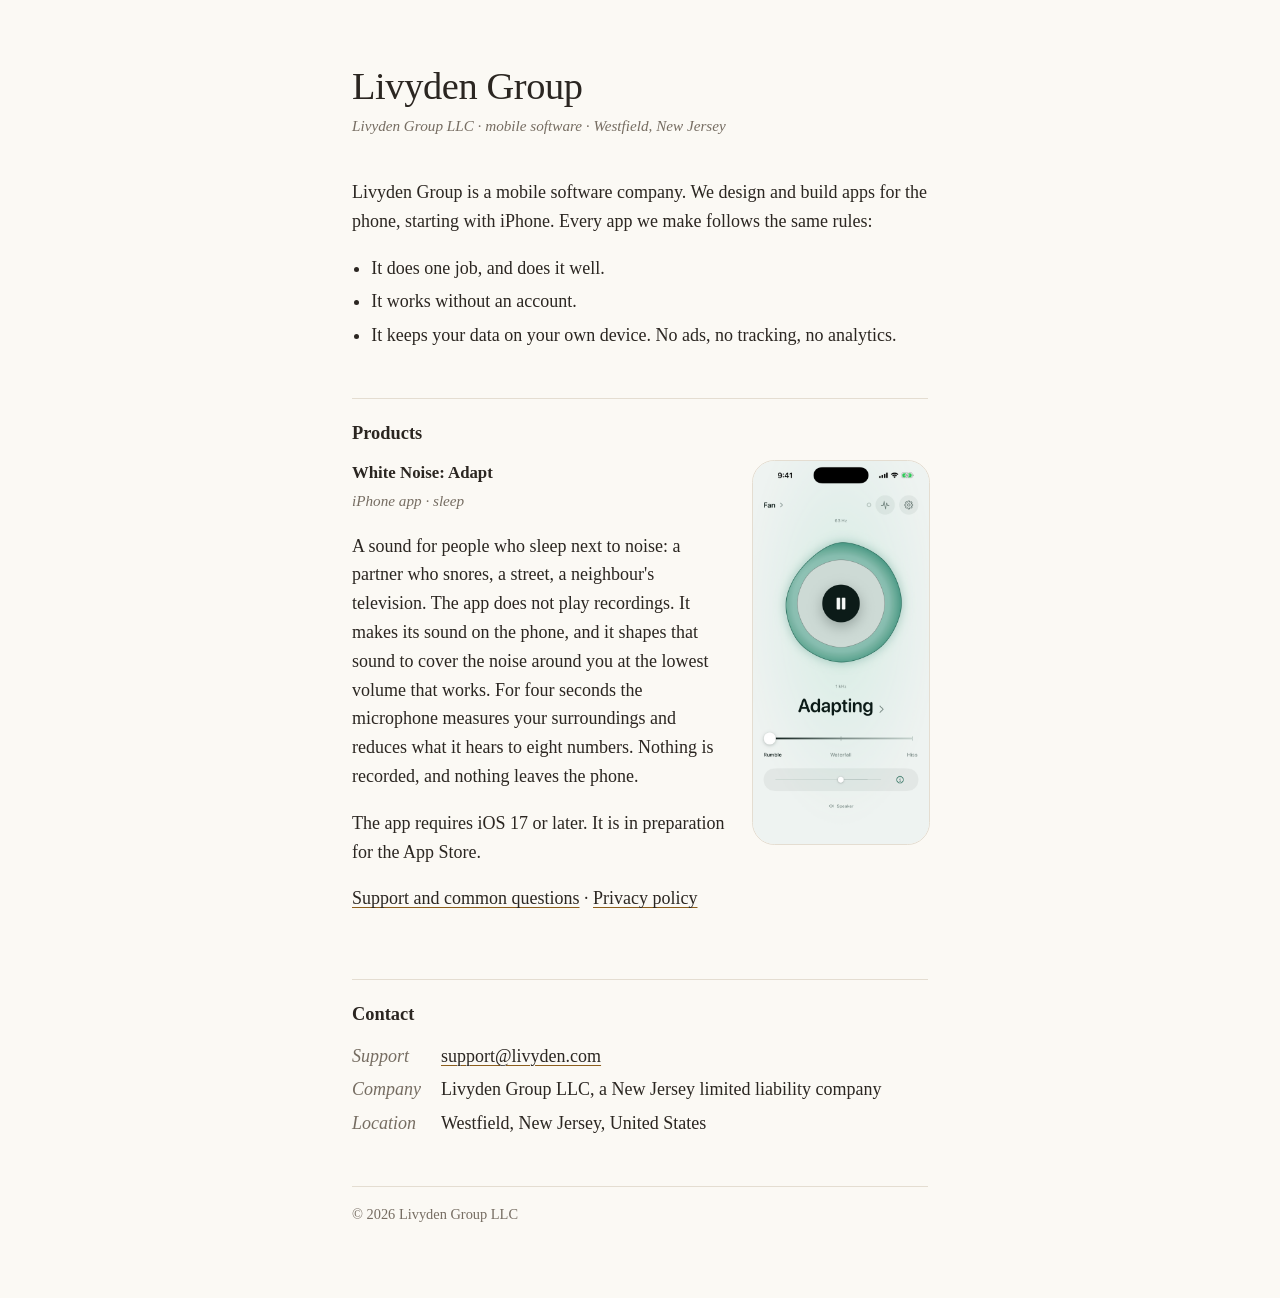
==== index.html @ b928e347 "The livyden.com site from white-noise e103c6f Co-Authored-By: Claude Fable 5.1 <noreply@anthropic.co" ====
<!doctype html>
<html lang="en">
<head>
<meta charset="utf-8">
<meta name="viewport" content="width=device-width, initial-scale=1">
<title>Livyden Group</title>
<meta name="description" content="Livyden Group LLC is a mobile software company in Westfield, New Jersey. Its products include White Noise: Adapt, an iPhone app that shapes its sound to cover the noise around you.">
<style>
  :root { color-scheme: light; --paper: #FBF9F4; --ink: #2B2621; --faint: #766D62; --rule: #E4DDD1; --accent: #8C5E1C; }
  html { background: var(--paper); }
  body { margin: 0; padding: 0 20px 72px; color: var(--ink); background: var(--paper);
         font-family: "Iowan Old Style", "Charter", "Palatino", Georgia, ui-serif, serif; line-height: 1.6; font-size: 18px;
         -webkit-font-smoothing: antialiased; }
  main { max-width: 36rem; margin: 0 auto; }
  h1 { font-size: 2.4rem; font-weight: 400; line-height: 1.15; letter-spacing: -0.01em; margin: 4rem 0 0.35rem; }
  h2 { font-size: 1.15rem; font-weight: 600; margin: 3rem 0 0.75rem; padding-top: 1.25rem; border-top: 1px solid var(--rule); }
  p.meta { color: var(--faint); margin: 0 0 2.5rem; font-size: 0.95rem; font-style: italic; }
  a { color: inherit; text-decoration: underline; text-decoration-color: var(--accent); text-decoration-thickness: 1px; text-underline-offset: 0.18em; }
  a:hover { color: var(--accent); }
  dt { font-weight: 600; margin-top: 1.25rem; }
  dd { margin: 0.25rem 0 0; }
  th, td { text-align: left; vertical-align: top; padding: 0.5rem 0.75rem 0.5rem 0; border-bottom: 1px solid var(--rule); font-size: 0.95rem; }
  th { font-weight: 600; color: var(--faint); font-style: italic; }
  table { border-collapse: collapse; width: 100%; margin: 1rem 0 1.5rem; }
  .product { display: grid; grid-template-columns: 1fr 11rem; gap: 1.5rem; align-items: start; }
  .product img { width: 100%; height: auto; border-radius: 1.4rem; border: 1px solid var(--rule); display: block; }
  .product h3 { font-size: 1.05rem; font-weight: 600; margin: 0 0 0.15rem; }
  .product .kind { color: var(--faint); font-style: italic; font-size: 0.95rem; margin: 0 0 1rem; }
  @media (max-width: 34rem) { .product { grid-template-columns: 1fr; } .product img { max-width: 14rem; } }
  ul { padding-left: 1.2rem; }
  li { margin-bottom: 0.3rem; }
  dl { display: grid; grid-template-columns: max-content 1fr; gap: 0.3rem 1.25rem; margin: 0; }
  dl dt { margin: 0; font-weight: 400; color: var(--faint); font-style: italic; }
  dl dd { margin: 0; }
  footer { color: var(--faint); font-size: 0.9rem; margin-top: 3rem; padding-top: 1rem; border-top: 1px solid var(--rule); }
</style>
</head>
<body>
<main>
<h1>Livyden Group</h1>
<p class="meta">Livyden Group LLC · mobile software · Westfield, New Jersey</p>

<p>Livyden Group is a mobile software company. We design and build apps for the phone, starting with iPhone. Every app we make follows the same rules:</p>
<ul>
<li>It does one job, and does it well.</li>
<li>It works without an account.</li>
<li>It keeps your data on your own device. No ads, no tracking, no analytics.</li>
</ul>

<h2>Products</h2>

<section class="product">
<div>
<h3>White Noise: Adapt</h3>
<p class="kind">iPhone app · sleep</p>
<p>A sound for people who sleep next to noise: a partner who snores, a street, a neighbour's television. The app does not play recordings. It makes its sound on the phone, and it shapes that sound to cover the noise around you at the lowest volume that works. For four seconds the microphone measures your surroundings and reduces what it hears to eight numbers. Nothing is recorded, and nothing leaves the phone.</p>
<p>The app requires iOS 17 or later. It is in preparation for the App Store.</p>
<p><a href="white-noise/support.html">Support and common questions</a> · <a href="white-noise/privacy.html">Privacy policy</a></p>
</div>
<img src="white-noise/covering.png" width="552" height="1200" alt="The home screen of White Noise: Adapt. The ring of the sound around the ring of the surroundings, the word Adapting, the tone dial from Rumble to Hiss, and the level slider.">
</section>

<h2>Contact</h2>

<dl>
<dt>Support</dt><dd><a href="mailto:support@livyden.com">support@livyden.com</a></dd>
<dt>Company</dt><dd>Livyden Group LLC, a New Jersey limited liability company</dd>
<dt>Location</dt><dd>Westfield, New Jersey, United States</dd>
</dl>

<footer>© 2026 Livyden Group LLC</footer>
</main>
</body>
</html>
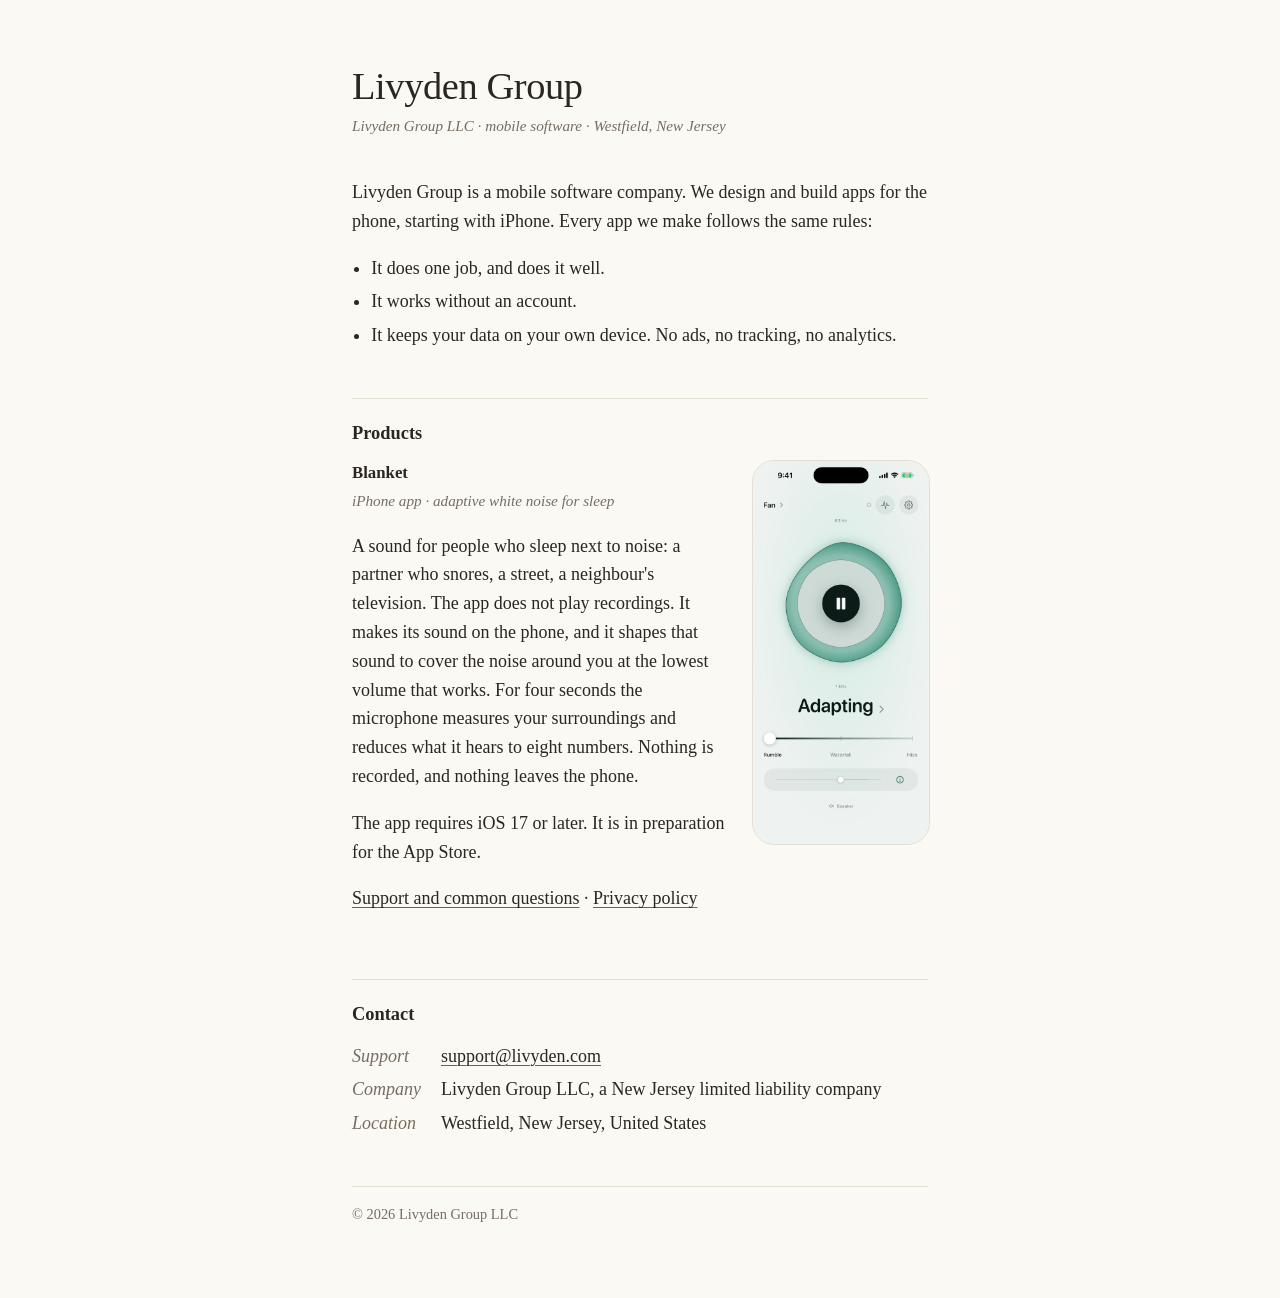
==== commit c489e069: "Site from white-noise 2975e13" ====
--- a/index.html
+++ b/index.html
@@ -4,7 +4,7 @@
 <meta charset="utf-8">
 <meta name="viewport" content="width=device-width, initial-scale=1">
 <title>Livyden Group</title>
-<meta name="description" content="Livyden Group LLC is a mobile software company in Westfield, New Jersey. Its products include White Noise: Adapt, an iPhone app that shapes its sound to cover the noise around you.">
+<meta name="description" content="Livyden Group LLC is a mobile software company in Westfield, New Jersey. Its products include Blanket, an iPhone app that shapes its sound to cover the noise around you.">
 <style>
   :root { color-scheme: light; --paper: #FBF9F4; --ink: #2B2621; --faint: #766D62; --rule: #E4DDD1; --accent: #8C5E1C; }
   html { background: var(--paper); }
@@ -51,13 +51,13 @@
 
 <section class="product">
 <div>
-<h3>White Noise: Adapt</h3>
-<p class="kind">iPhone app · sleep</p>
+<h3>Blanket</h3>
+<p class="kind">iPhone app · adaptive white noise for sleep</p>
 <p>A sound for people who sleep next to noise: a partner who snores, a street, a neighbour's television. The app does not play recordings. It makes its sound on the phone, and it shapes that sound to cover the noise around you at the lowest volume that works. For four seconds the microphone measures your surroundings and reduces what it hears to eight numbers. Nothing is recorded, and nothing leaves the phone.</p>
 <p>The app requires iOS 17 or later. It is in preparation for the App Store.</p>
-<p><a href="white-noise/support.html">Support and common questions</a> · <a href="white-noise/privacy.html">Privacy policy</a></p>
+<p><a href="blanket/support.html">Support and common questions</a> · <a href="blanket/privacy.html">Privacy policy</a></p>
 </div>
-<img src="white-noise/covering.png" width="552" height="1200" alt="The home screen of White Noise: Adapt. The ring of the sound around the ring of the surroundings, the word Adapting, the tone dial from Rumble to Hiss, and the level slider.">
+<img src="blanket/covering.png" width="552" height="1200" alt="The home screen of Blanket. The ring of the sound around the ring of the surroundings, the word Adapting, the tone dial from Rumble to Hiss, and the level slider.">
 </section>
 
 <h2>Contact</h2>
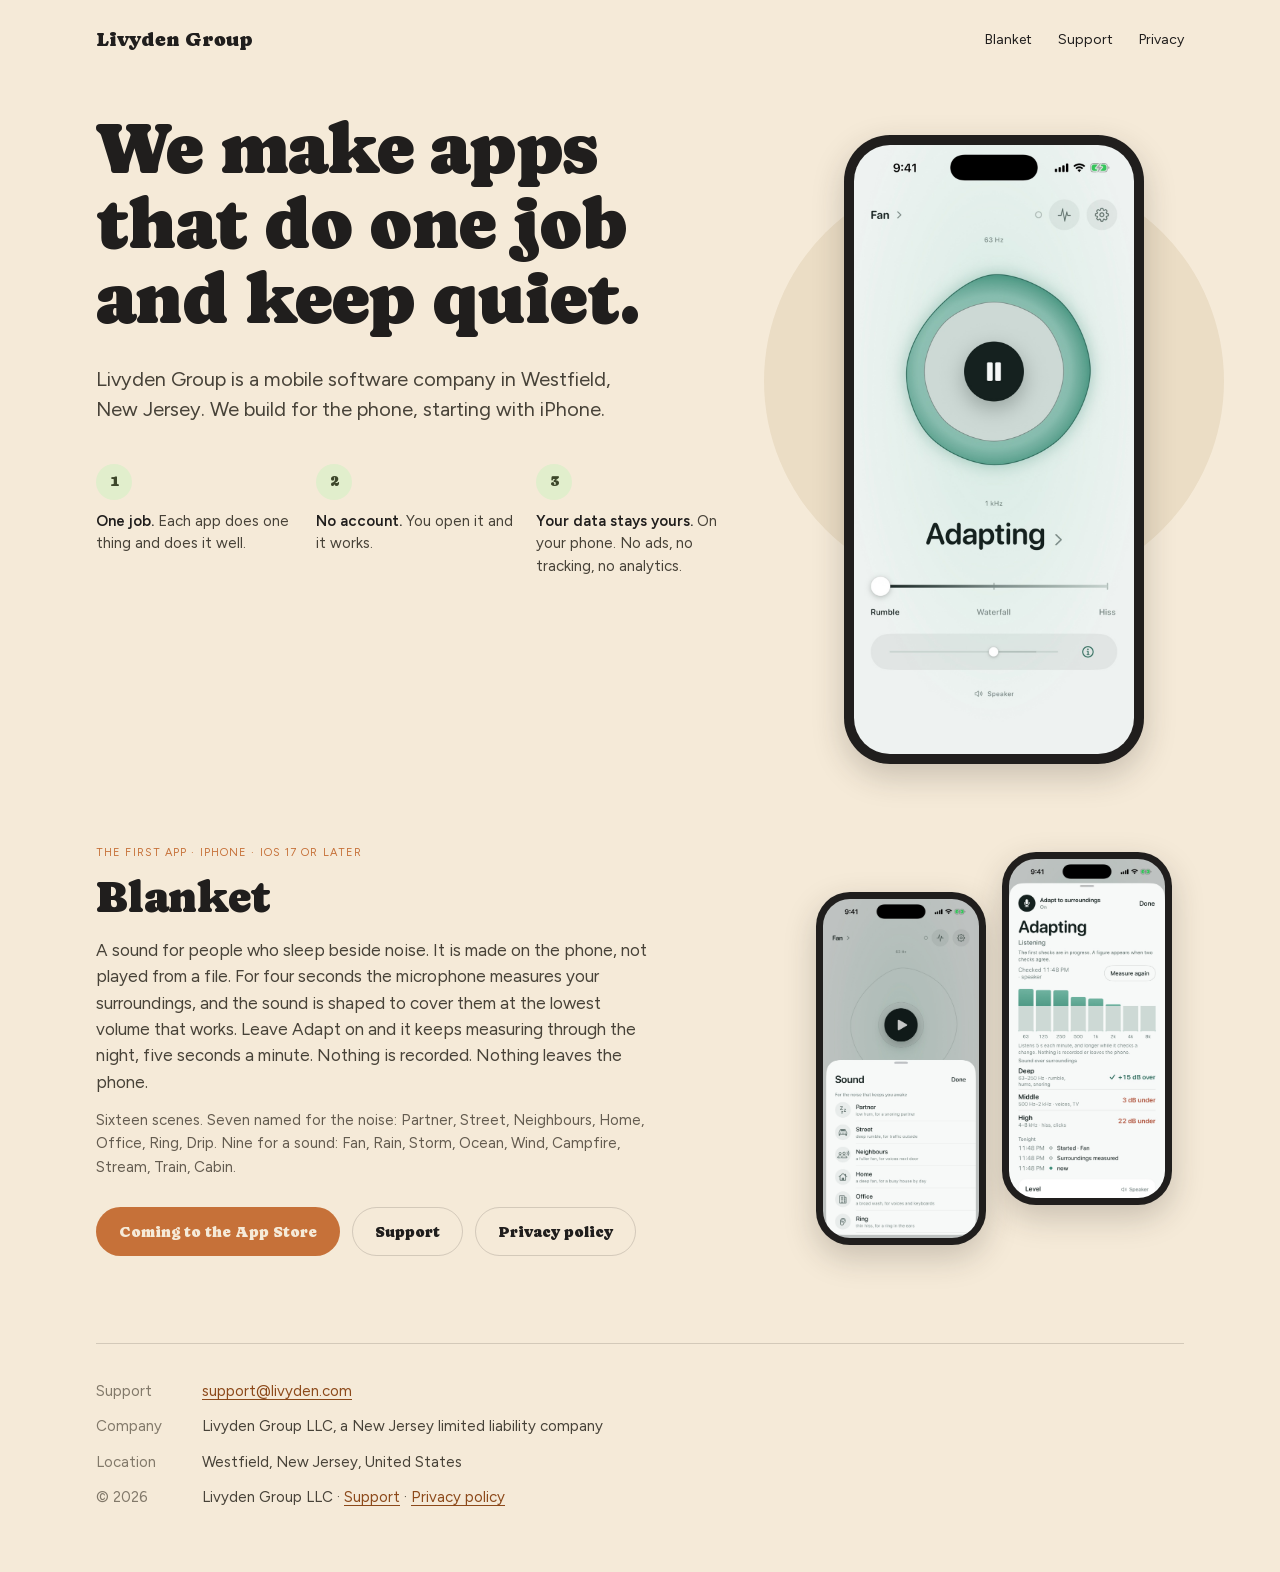
==== commit 05c78a1d: "Site from white-noise ec16bc6" ====
--- a/index.html
+++ b/index.html
@@ -4,71 +4,43 @@
 <meta charset="utf-8">
 <meta name="viewport" content="width=device-width, initial-scale=1">
 <title>Livyden Group</title>
-<meta name="description" content="Livyden Group LLC is a mobile software company in Westfield, New Jersey. Its products include Blanket, an iPhone app that shapes its sound to cover the noise around you.">
-<style>
-  :root { color-scheme: light; --paper: #FBF9F4; --ink: #2B2621; --faint: #766D62; --rule: #E4DDD1; --accent: #8C5E1C; }
-  html { background: var(--paper); }
-  body { margin: 0; padding: 0 20px 72px; color: var(--ink); background: var(--paper);
-         font-family: "Iowan Old Style", "Charter", "Palatino", Georgia, ui-serif, serif; line-height: 1.6; font-size: 18px;
-         -webkit-font-smoothing: antialiased; }
-  main { max-width: 36rem; margin: 0 auto; }
-  h1 { font-size: 2.4rem; font-weight: 400; line-height: 1.15; letter-spacing: -0.01em; margin: 4rem 0 0.35rem; }
-  h2 { font-size: 1.15rem; font-weight: 600; margin: 3rem 0 0.75rem; padding-top: 1.25rem; border-top: 1px solid var(--rule); }
-  p.meta { color: var(--faint); margin: 0 0 2.5rem; font-size: 0.95rem; font-style: italic; }
-  a { color: inherit; text-decoration: underline; text-decoration-color: var(--accent); text-decoration-thickness: 1px; text-underline-offset: 0.18em; }
-  a:hover { color: var(--accent); }
-  dt { font-weight: 600; margin-top: 1.25rem; }
-  dd { margin: 0.25rem 0 0; }
-  th, td { text-align: left; vertical-align: top; padding: 0.5rem 0.75rem 0.5rem 0; border-bottom: 1px solid var(--rule); font-size: 0.95rem; }
-  th { font-weight: 600; color: var(--faint); font-style: italic; }
-  table { border-collapse: collapse; width: 100%; margin: 1rem 0 1.5rem; }
-  .product { display: grid; grid-template-columns: 1fr 11rem; gap: 1.5rem; align-items: start; }
-  .product img { width: 100%; height: auto; border-radius: 1.4rem; border: 1px solid var(--rule); display: block; }
-  .product h3 { font-size: 1.05rem; font-weight: 600; margin: 0 0 0.15rem; }
-  .product .kind { color: var(--faint); font-style: italic; font-size: 0.95rem; margin: 0 0 1rem; }
-  @media (max-width: 34rem) { .product { grid-template-columns: 1fr; } .product img { max-width: 14rem; } }
-  ul { padding-left: 1.2rem; }
-  li { margin-bottom: 0.3rem; }
-  dl { display: grid; grid-template-columns: max-content 1fr; gap: 0.3rem 1.25rem; margin: 0; }
-  dl dt { margin: 0; font-weight: 400; color: var(--faint); font-style: italic; }
-  dl dd { margin: 0; }
-  footer { color: var(--faint); font-size: 0.9rem; margin-top: 3rem; padding-top: 1rem; border-top: 1px solid var(--rule); }
-</style>
+<meta name="description" content="Livyden Group LLC is a mobile software company in Westfield, New Jersey. Its first app is Blanket, an iPhone app that shapes its sound to cover the noise around you.">
+<link rel="stylesheet" href="style.css">
 </head>
 <body>
-<main>
-<h1>Livyden Group</h1>
-<p class="meta">Livyden Group LLC · mobile software · Westfield, New Jersey</p>
+<div class="wrap">
+<nav class="nav"><a class="brand" href="./">Livyden Group</a><a href="#blanket">Blanket</a><a href="blanket/support.html">Support</a><a href="blanket/privacy.html">Privacy</a></nav>
 
-<p>Livyden Group is a mobile software company. We design and build apps for the phone, starting with iPhone. Every app we make follows the same rules:</p>
-<ul>
-<li>It does one job, and does it well.</li>
-<li>It works without an account.</li>
-<li>It keeps your data on your own device. No ads, no tracking, no analytics.</li>
-</ul>
+<header class="hero">
+<div>
+<h1>We make apps that do one job and keep quiet.</h1>
+<p class="lead muted">Livyden Group is a mobile software company in Westfield, New Jersey. We build for the phone, starting with iPhone.</p>
+<div class="rules">
+<div class="rule"><span class="num">1</span><p><b>One job.</b> Each app does one thing and does it well.</p></div>
+<div class="rule"><span class="num">2</span><p><b>No account.</b> You open it and it works.</p></div>
+<div class="rule"><span class="num">3</span><p><b>Your data stays yours.</b> On your phone. No ads, no tracking, no analytics.</p></div>
+</div>
+</div>
+<div class="hero-art"><div class="phone"><img src="blanket/covering.jpg" width="840" height="1826" alt="The home screen of Blanket. The ring of the sound around the ring of the surroundings, the word Adapting, the tone dial from Rumble to Hiss, and the level slider."></div></div>
+</header>
 
-<h2>Products</h2>
-
-<section class="product">
+<section class="product" id="blanket">
 <div>
-<h3>Blanket</h3>
-<p class="kind">iPhone app · adaptive white noise for sleep</p>
-<p>A sound for people who sleep next to noise: a partner who snores, a street, a neighbour's television. The app does not play recordings. It makes its sound on the phone, and it shapes that sound to cover the noise around you at the lowest volume that works. For four seconds the microphone measures your surroundings and reduces what it hears to eight numbers. Nothing is recorded, and nothing leaves the phone.</p>
-<p>The app requires iOS 17 or later. It is in preparation for the App Store.</p>
-<p><a href="blanket/support.html">Support and common questions</a> · <a href="blanket/privacy.html">Privacy policy</a></p>
+<p class="kicker">The first app · iPhone · iOS 17 or later</p>
+<h2>Blanket</h2>
+<p class="muted">A sound for people who sleep beside noise. It is made on the phone, not played from a file. For four seconds the microphone measures your surroundings, and the sound is shaped to cover them at the lowest volume that works. Leave Adapt on and it keeps measuring through the night, five seconds a minute. Nothing is recorded. Nothing leaves the phone.</p>
+<p class="quiet">Sixteen scenes. Seven named for the noise: Partner, Street, Neighbours, Home, Office, Ring, Drip. Nine for a sound: Fan, Rain, Storm, Ocean, Wind, Campfire, Stream, Train, Cabin.</p>
+<div class="actions" style="margin-top:28px"><span class="btn btn-primary">Coming to the App Store</span><a class="btn" href="blanket/support.html">Support</a><a class="btn" href="blanket/privacy.html">Privacy policy</a></div>
 </div>
-<img src="blanket/covering.png" width="552" height="1200" alt="The home screen of Blanket. The ring of the sound around the ring of the surroundings, the word Adapting, the tone dial from Rumble to Hiss, and the level slider.">
+<div class="product-art"><div class="phone phone-s"><img src="blanket/scenes.jpg" width="840" height="1826" alt="The Sound sheet: sixteen scenes, grouped by the noise and by the sound."></div><div class="phone phone-s"><img src="blanket/coverage.jpg" width="840" height="1826" alt="The Coverage sheet: the eight bands named, the three zones judged, and the night's events."></div></div>
 </section>
 
-<h2>Contact</h2>
-
-<dl>
+<dl class="contact">
 <dt>Support</dt><dd><a href="mailto:support@livyden.com">support@livyden.com</a></dd>
 <dt>Company</dt><dd>Livyden Group LLC, a New Jersey limited liability company</dd>
 <dt>Location</dt><dd>Westfield, New Jersey, United States</dd>
+<dt>© 2026</dt><dd>Livyden Group LLC · <a href="blanket/support.html">Support</a> · <a href="blanket/privacy.html">Privacy policy</a></dd>
 </dl>
-
-<footer>© 2026 Livyden Group LLC</footer>
-</main>
+</div>
 </body>
 </html>
--- a/style.css
+++ b/style.css
@@ -0,0 +1,122 @@
+/* livyden.com: tokens from the Organic design system, trimmed to what the site uses. Design handoff of 2026-10-12. */
+/* Caprasimo and Figtree, served from this site (SIL Open Font License); the files are Google Fonts' latin and latin-ext subsets. */
+@font-face { font-family: 'Caprasimo'; font-style: normal; font-weight: 400; font-display: swap; src: url(fonts/caprasimo-latin.woff2) format('woff2'); unicode-range: U+0000-00FF, U+0131, U+0152-0153, U+02BB-02BC, U+02C6, U+02DA, U+02DC, U+0304, U+0308, U+0329, U+2000-206F, U+20AC, U+2122, U+2191, U+2193, U+2212, U+2215, U+FEFF, U+FFFD; }
+@font-face { font-family: 'Caprasimo'; font-style: normal; font-weight: 400; font-display: swap; src: url(fonts/caprasimo-latin-ext.woff2) format('woff2'); unicode-range: U+0100-02BA, U+02BD-02C5, U+02C7-02CC, U+02CE-02D7, U+02DD-02FF, U+0304, U+0308, U+0329, U+1D00-1DBF, U+1E00-1E9F, U+1EF2-1EFF, U+2020, U+20A0-20AB, U+20AD-20C4, U+2113, U+2C60-2C7F, U+A720-A7FF; }
+@font-face { font-family: 'Figtree'; font-style: normal; font-weight: 400 600; font-display: swap; src: url(fonts/figtree-latin.woff2) format('woff2'); unicode-range: U+0000-00FF, U+0131, U+0152-0153, U+02BB-02BC, U+02C6, U+02DA, U+02DC, U+0304, U+0308, U+0329, U+2000-206F, U+20AC, U+2122, U+2191, U+2193, U+2212, U+2215, U+FEFF, U+FFFD; }
+@font-face { font-family: 'Figtree'; font-style: normal; font-weight: 400 600; font-display: swap; src: url(fonts/figtree-latin-ext.woff2) format('woff2'); unicode-range: U+0100-02BA, U+02BD-02C5, U+02C7-02CC, U+02CE-02D7, U+02DD-02FF, U+0304, U+0308, U+0329, U+1D00-1DBF, U+1E00-1E9F, U+1EF2-1EFF, U+2020, U+20A0-20AB, U+20AD-20C4, U+2113, U+2C60-2C7F, U+A720-A7FF; }
+:root {
+  color-scheme: light;
+  --bg: #f5ead8; --surface: #ebddc5; --text: #201e1d;
+  --accent: #c67139; --accent-600: #b2622d; --accent-700: #8c491a;
+  --sage-100: #f0fae1; --sage-200: #e1eecc; --sage-800: #3d472b; --sage-900: #272e1b;
+  --n600: #82796a; --n700: #645c50; --n800: #474238;
+  --divider: color-mix(in srgb, #201e1d 16%, transparent);
+  --heading: "Caprasimo", Georgia, serif; --body: "Figtree", system-ui, sans-serif;
+  --shadow: 0 12px 32px color-mix(in srgb, #2e2b25 22%, transparent);
+}
+*, *::before, *::after { box-sizing: border-box; }
+html { background: var(--bg); }
+body { margin: 0; color: var(--text); background: var(--bg); font-family: var(--body); font-size: 17px; line-height: 1.55; -webkit-font-smoothing: antialiased; }
+h1, h2, h3 { font-family: var(--heading); font-weight: 400; line-height: 1.1; letter-spacing: -0.015em; margin: 0; text-wrap: pretty; }
+p { margin: 0 0 14px; }
+a { color: var(--accent-700); text-underline-offset: 3px; }
+a:hover { color: var(--accent); }
+:focus { outline: none; }
+:focus-visible { outline: 2px solid var(--accent); outline-offset: 2px; }
+::selection { background: color-mix(in srgb, var(--accent) 30%, transparent); }
+img { display: block; max-width: 100%; height: auto; }
+.wrap { max-width: 1200px; margin: 0 auto; padding-inline: clamp(24px, 5vw, 56px); }
+
+.nav { display: flex; align-items: center; flex-wrap: wrap; gap: 10px 26px; padding-block: 24px; font-size: 14px; }
+.nav .brand { font-family: var(--heading); font-size: 20px; margin-right: auto; color: inherit; text-decoration: none; white-space: nowrap; }
+.nav a:not(.brand) { color: inherit; text-decoration: none; }
+.nav a:hover, .nav a[aria-current="page"] { color: var(--accent); }
+
+.kicker { font-size: 11px; letter-spacing: .1em; text-transform: uppercase; color: var(--accent); margin: 0 0 12px; }
+.muted { color: var(--n800); }
+.quiet { color: var(--n700); font-size: 15px; }
+.btn { display: inline-flex; align-items: center; justify-content: center; gap: 8px; padding: 12px 22px; border-radius: 999px; font-family: var(--heading); font-size: 15px; text-decoration: none; color: var(--text); border: 1px solid var(--divider); }
+.btn:hover { background: color-mix(in srgb, var(--text) 7%, transparent); color: var(--text); }
+.btn-primary { background: var(--accent); color: var(--bg); border-color: transparent; }
+.btn-primary:hover { background: var(--accent-600); color: var(--bg); }
+.actions { display: flex; flex-wrap: wrap; gap: 12px; align-items: center; }
+
+.phone { background: var(--text); border-radius: 46px; padding: 10px; box-shadow: var(--shadow); }
+.phone img { border-radius: 36px; }
+.phone-s { border-radius: 34px; padding: 7px; }
+.phone-s img { border-radius: 27px; }
+
+.hero, .product { display: grid; grid-template-columns: minmax(0, 1fr) 380px; gap: 64px; align-items: start; }
+.hero { padding: 32px 0 24px; }
+.hero h1 { font-size: clamp(40px, 6vw, 72px); line-height: 1.04; margin-bottom: 28px; max-width: 640px; }
+.hero .lead { font-size: 20px; line-height: 1.5; max-width: 560px; margin-bottom: 40px; }
+.rules { display: grid; grid-template-columns: repeat(3, minmax(0, 1fr)); gap: 20px; max-width: 640px; }
+.rule { display: flex; flex-direction: column; gap: 10px; font-size: 15px; line-height: 1.5; color: var(--n800); }
+.rule b { font-weight: 600; color: var(--text); }
+.num { width: 36px; height: 36px; border-radius: 50%; background: var(--sage-200); color: var(--sage-800); display: grid; place-items: center; font-family: var(--heading); font-size: 15px; }
+.hero-art { position: relative; padding-top: 24px; }
+.hero-art::before { content: ""; position: absolute; inset: 60px -40px auto -40px; height: 420px; border-radius: 999px; background: var(--surface); }
+.hero-art .phone { position: relative; width: 300px; margin: 0 auto; }
+.product { padding: 56px 0 72px; }
+.product h2 { font-size: clamp(32px, 4vw, 44px); margin-bottom: 16px; }
+.product p { max-width: 560px; }
+.product-art { display: flex; gap: 16px; justify-content: center; align-items: flex-start; padding-top: 8px; }
+.product-art .phone { width: 170px; }
+.product-art .phone:first-child { margin-top: 40px; }
+
+.contact { display: grid; grid-template-columns: max-content 1fr; gap: 12px 40px; padding: 36px 0 48px; border-top: 1px solid var(--divider); font-size: 15px; color: var(--n800); }
+.contact dt { color: var(--n600); margin: 0; }
+.contact dd { margin: 0; }
+
+.page { display: grid; grid-template-columns: 300px minmax(0, 1fr); gap: 72px; padding: 24px 0 72px; }
+.page aside { position: sticky; top: 24px; align-self: start; }
+.page aside h1 { font-size: 48px; margin-bottom: 20px; }
+.page aside ul { list-style: none; margin: 40px 0 0; padding: 0; display: flex; flex-direction: column; gap: 8px; font-size: 14px; }
+.page aside ul a { text-decoration: none; }
+.page main { font-size: 16px; line-height: 1.6; color: var(--n800); max-width: 640px; }
+.page main h2 { font-size: 30px; color: var(--text); margin: 0 0 16px; scroll-margin-top: 24px; }
+.page main section { margin-bottom: 48px; }
+.callout { display: flex; flex-direction: column; gap: 12px; padding: 22px 24px; border-radius: 28px; background: var(--sage-100); color: var(--sage-900); }
+.callout p { margin: 0; font-size: 14px; }
+.callout .big { font-family: var(--heading); font-size: 22px; line-height: 1.2; }
+.faq { display: flex; flex-direction: column; gap: 14px; }
+.faq details { background: var(--surface); border-radius: 28px; padding: 22px 28px; }
+.faq summary { font-family: var(--heading); font-size: 21px; line-height: 1.25; cursor: pointer; list-style: none; color: var(--text); }
+.faq summary::-webkit-details-marker { display: none; }
+.faq details p { margin: 12px 0 0; }
+.microphone { display: grid; grid-template-columns: 1.2fr .9fr 1fr; border-radius: 24px; overflow: hidden; background: var(--surface); font-size: 14px; line-height: 1.5; margin: 0 0 20px; }
+.microphone > div { padding: 14px 18px; border-bottom: 1px solid var(--divider); }
+.microphone > div:nth-last-child(-n+3) { border-bottom: 0; }
+.microphone .th { font-size: 11px; letter-spacing: .08em; text-transform: uppercase; color: var(--n700); }
+.stored { display: grid; grid-template-columns: 180px 1fr; gap: 16px 24px; margin: 0; font-size: 15px; }
+.stored dt { font-family: var(--heading); font-size: 17px; color: var(--text); }
+.stored dd { margin: 0; }
+ul.plain { margin: 0 0 14px; padding-left: 22px; }
+
+.foot { display: flex; align-items: center; flex-wrap: wrap; gap: 12px 28px; padding: 28px 0 40px; border-top: 1px solid var(--divider); font-size: 14px; color: var(--n700); }
+.foot span:first-child { margin-right: auto; }
+
+@media (max-width: 860px) {
+  .hero, .product, .page { grid-template-columns: 1fr; gap: 40px; }
+  .hero-art::before { inset: 70px -40px auto -40px; height: 300px; }
+  .hero-art .phone { width: 230px; }
+  .rules { grid-template-columns: 1fr; }
+  .rule { flex-direction: row; align-items: flex-start; gap: 14px; }
+  .num { flex: none; width: 32px; height: 32px; font-size: 14px; }
+  .page aside { position: static; }
+  .page aside h1 { font-size: 40px; }
+  .product-art .phone { width: 150px; }
+  .microphone, .stored { grid-template-columns: 1fr; }
+  .microphone > div { border-bottom: 0; padding-block: 6px; }
+  .microphone > div:nth-child(3n+1) { padding-top: 16px; font-weight: 600; color: var(--text); }
+  .microphone > div:nth-child(3n) { padding-bottom: 16px; border-bottom: 1px solid var(--divider); }
+  .microphone .th { display: none; }
+  .contact { grid-template-columns: 1fr; gap: 8px; }
+  .contact dt { display: none; }
+  .foot span:first-child { flex-basis: 100%; }
+}
+
+@media (max-width: 480px) {
+  .nav { gap: 8px 18px; }
+  .nav .brand { flex-basis: 100%; }
+}
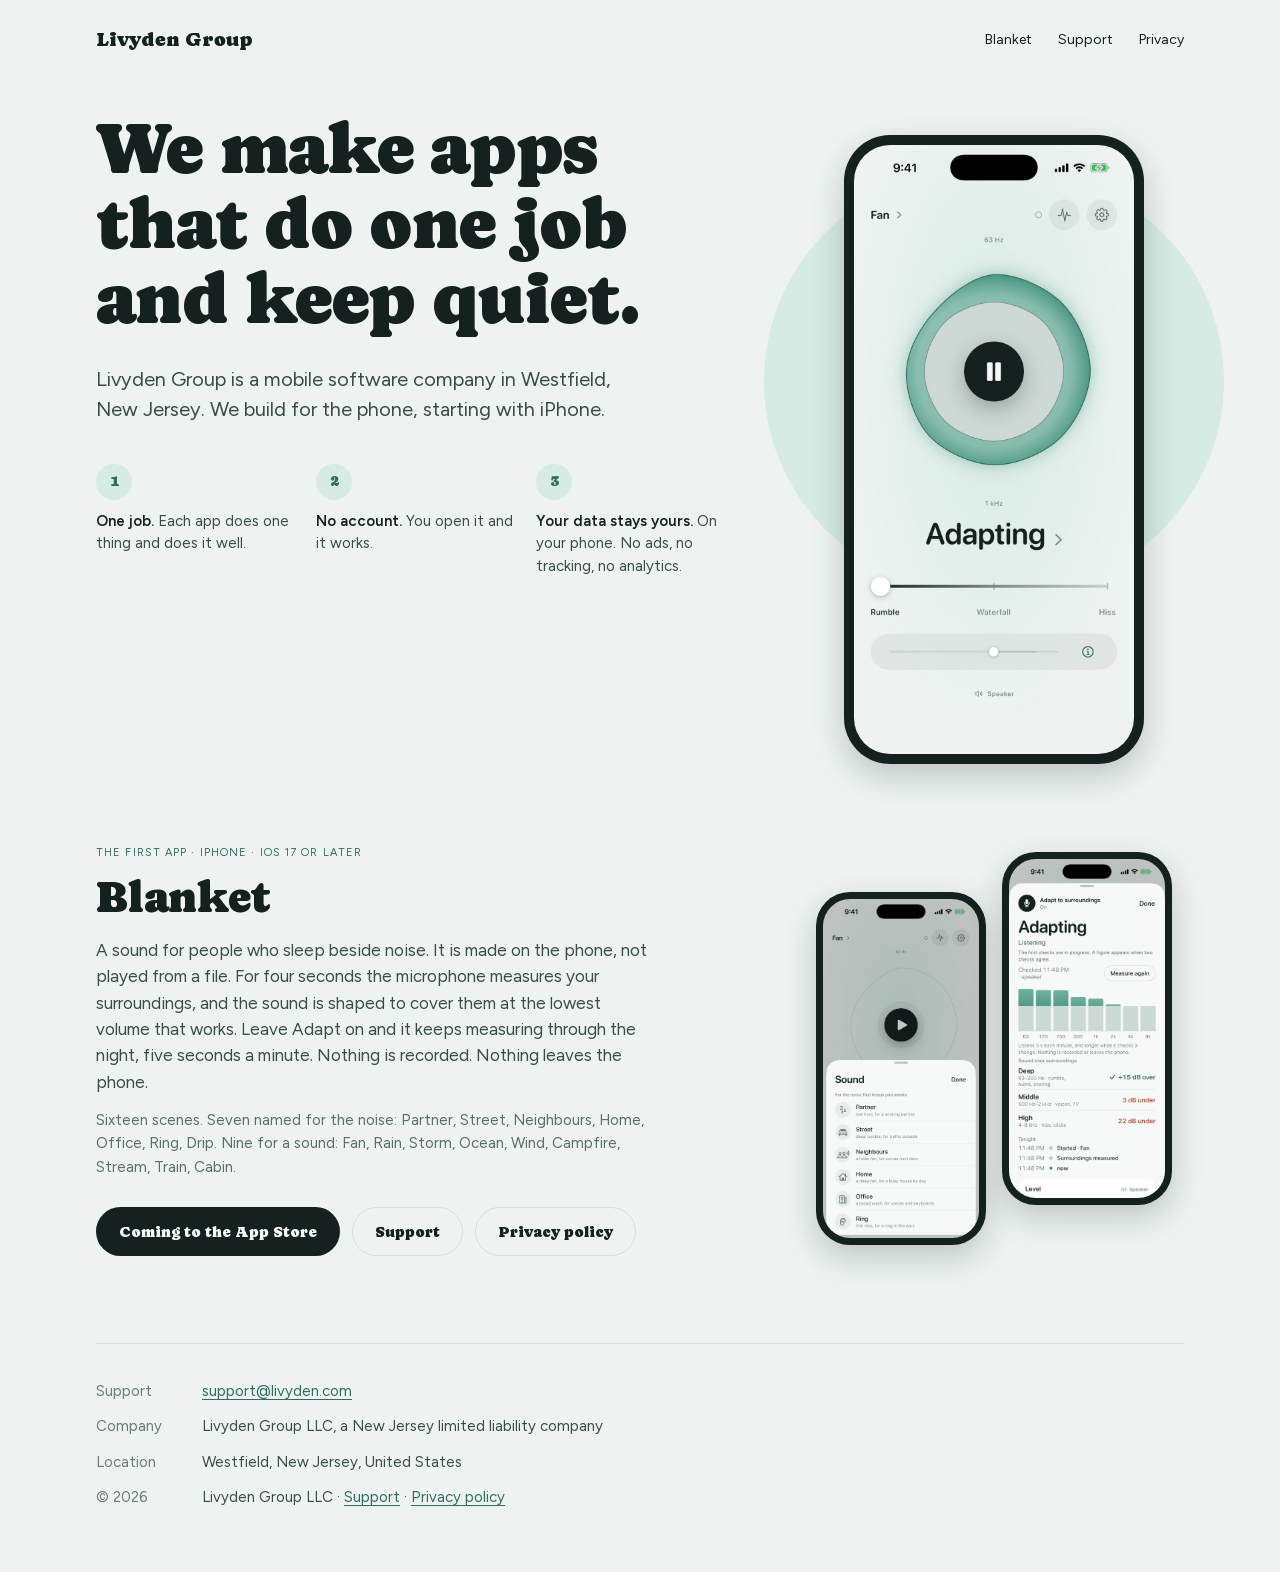
==== commit c73df1d0: "Site from white-noise 8fcc644" ====
--- a/index.html
+++ b/index.html
@@ -4,6 +4,19 @@
 <meta charset="utf-8">
 <meta name="viewport" content="width=device-width, initial-scale=1">
 <title>Livyden Group</title>
+<link rel="icon" type="image/png" sizes="32x32" href="./icons/icon-32.png">
+<link rel="icon" type="image/png" sizes="192x192" href="./icons/icon-192.png">
+<link rel="apple-touch-icon" sizes="180x180" href="./icons/icon-180.png">
+<meta property="og:type" content="website">
+<meta property="og:site_name" content="Livyden Group">
+<meta property="og:title" content="Livyden Group">
+<meta property="og:description" content="Livyden Group LLC is a mobile software company in Westfield, New Jersey. Its first app is Blanket, an iPhone app that shapes its sound to cover the noise around you.">
+<meta property="og:url" content="https://livyden.com/">
+<meta property="og:image" content="https://livyden.com/share/company.png">
+<meta property="og:image:width" content="1200">
+<meta property="og:image:height" content="630">
+<meta property="og:image:alt" content="The Livyden Group tagline beside the Blanket app icon">
+<meta name="twitter:card" content="summary_large_image">
 <meta name="description" content="Livyden Group LLC is a mobile software company in Westfield, New Jersey. Its first app is Blanket, an iPhone app that shapes its sound to cover the noise around you.">
 <link rel="stylesheet" href="style.css">
 </head>
--- a/style.css
+++ b/style.css
@@ -1,4 +1,4 @@
-/* livyden.com: tokens from the Organic design system, trimmed to what the site uses. Design handoff of 2026-10-12. */
+/* livyden.com: the layout from the Organic design handoff of 2026-10-12, the colours from the app's Lantern palette since 2026-10-12 evening. */
 /* Caprasimo and Figtree, served from this site (SIL Open Font License); the files are Google Fonts' latin and latin-ext subsets. */
 @font-face { font-family: 'Caprasimo'; font-style: normal; font-weight: 400; font-display: swap; src: url(fonts/caprasimo-latin.woff2) format('woff2'); unicode-range: U+0000-00FF, U+0131, U+0152-0153, U+02BB-02BC, U+02C6, U+02DA, U+02DC, U+0304, U+0308, U+0329, U+2000-206F, U+20AC, U+2122, U+2191, U+2193, U+2212, U+2215, U+FEFF, U+FFFD; }
 @font-face { font-family: 'Caprasimo'; font-style: normal; font-weight: 400; font-display: swap; src: url(fonts/caprasimo-latin-ext.woff2) format('woff2'); unicode-range: U+0100-02BA, U+02BD-02C5, U+02C7-02CC, U+02CE-02D7, U+02DD-02FF, U+0304, U+0308, U+0329, U+1D00-1DBF, U+1E00-1E9F, U+1EF2-1EFF, U+2020, U+20A0-20AB, U+20AD-20C4, U+2113, U+2C60-2C7F, U+A720-A7FF; }
@@ -6,20 +6,22 @@
 @font-face { font-family: 'Figtree'; font-style: normal; font-weight: 400 600; font-display: swap; src: url(fonts/figtree-latin-ext.woff2) format('woff2'); unicode-range: U+0100-02BA, U+02BD-02C5, U+02C7-02CC, U+02CE-02D7, U+02DD-02FF, U+0304, U+0308, U+0329, U+1D00-1DBF, U+1E00-1E9F, U+1EF2-1EFF, U+2020, U+20A0-20AB, U+20AD-20C4, U+2113, U+2C60-2C7F, U+A720-A7FF; }
 :root {
   color-scheme: light;
-  --bg: #f5ead8; --surface: #ebddc5; --text: #201e1d;
-  --accent: #c67139; --accent-600: #b2622d; --accent-700: #8c491a;
-  --sage-100: #f0fae1; --sage-200: #e1eecc; --sage-800: #3d472b; --sage-900: #272e1b;
-  --n600: #82796a; --n700: #645c50; --n800: #474238;
-  --divider: color-mix(in srgb, #201e1d 16%, transparent);
+  /* Lantern, the app's shipping face (WhiteNoise/Sources/Views/Palette.swift): deep teal on cool mint-grey. */
+  --bg: #eef3f1; --glow: #d6ebe3; --sheet: #f6f9f8; --card: #ffffff; --text: #14211e;
+  --accent: #3f8f7a; --accent-deep: #2f6e5e; --accent-light: #6fb3a0; --on-accent: #f6f9f8;
+  --play: #14211e; --play-hover: #2e3f3a; --on-play: #f6f9f8;
+  --n600: #6b7b77; --n700: #5c6e69; --n800: #3a4c47;
+  --divider: color-mix(in srgb, #14211e 10%, transparent);
+  --ring: 0 0 0 1px color-mix(in srgb, #14211e 5%, transparent);
   --heading: "Caprasimo", Georgia, serif; --body: "Figtree", system-ui, sans-serif;
-  --shadow: 0 12px 32px color-mix(in srgb, #2e2b25 22%, transparent);
+  --shadow: 0 12px 32px color-mix(in srgb, #14211e 22%, transparent);
 }
 *, *::before, *::after { box-sizing: border-box; }
 html { background: var(--bg); }
 body { margin: 0; color: var(--text); background: var(--bg); font-family: var(--body); font-size: 17px; line-height: 1.55; -webkit-font-smoothing: antialiased; }
 h1, h2, h3 { font-family: var(--heading); font-weight: 400; line-height: 1.1; letter-spacing: -0.015em; margin: 0; text-wrap: pretty; }
 p { margin: 0 0 14px; }
-a { color: var(--accent-700); text-underline-offset: 3px; }
+a { color: var(--accent-deep); text-underline-offset: 3px; }
 a:hover { color: var(--accent); }
 :focus { outline: none; }
 :focus-visible { outline: 2px solid var(--accent); outline-offset: 2px; }
@@ -32,16 +34,16 @@
 .nav a:not(.brand) { color: inherit; text-decoration: none; }
 .nav a:hover, .nav a[aria-current="page"] { color: var(--accent); }
 
-.kicker { font-size: 11px; letter-spacing: .1em; text-transform: uppercase; color: var(--accent); margin: 0 0 12px; }
+.kicker { font-size: 11px; letter-spacing: .1em; text-transform: uppercase; color: var(--accent-deep); margin: 0 0 12px; }
 .muted { color: var(--n800); }
 .quiet { color: var(--n700); font-size: 15px; }
 .btn { display: inline-flex; align-items: center; justify-content: center; gap: 8px; padding: 12px 22px; border-radius: 999px; font-family: var(--heading); font-size: 15px; text-decoration: none; color: var(--text); border: 1px solid var(--divider); }
 .btn:hover { background: color-mix(in srgb, var(--text) 7%, transparent); color: var(--text); }
-.btn-primary { background: var(--accent); color: var(--bg); border-color: transparent; }
-.btn-primary:hover { background: var(--accent-600); color: var(--bg); }
+.btn-primary { background: var(--play); color: var(--on-play); border-color: transparent; }
+.btn-primary:hover { background: var(--play-hover); color: var(--on-play); }
 .actions { display: flex; flex-wrap: wrap; gap: 12px; align-items: center; }
 
-.phone { background: var(--text); border-radius: 46px; padding: 10px; box-shadow: var(--shadow); }
+.phone { background: var(--play); border-radius: 46px; padding: 10px; box-shadow: var(--shadow); }
 .phone img { border-radius: 36px; }
 .phone-s { border-radius: 34px; padding: 7px; }
 .phone-s img { border-radius: 27px; }
@@ -53,9 +55,9 @@
 .rules { display: grid; grid-template-columns: repeat(3, minmax(0, 1fr)); gap: 20px; max-width: 640px; }
 .rule { display: flex; flex-direction: column; gap: 10px; font-size: 15px; line-height: 1.5; color: var(--n800); }
 .rule b { font-weight: 600; color: var(--text); }
-.num { width: 36px; height: 36px; border-radius: 50%; background: var(--sage-200); color: var(--sage-800); display: grid; place-items: center; font-family: var(--heading); font-size: 15px; }
+.num { width: 36px; height: 36px; border-radius: 50%; background: var(--glow); color: var(--accent-deep); display: grid; place-items: center; font-family: var(--heading); font-size: 15px; }
 .hero-art { position: relative; padding-top: 24px; }
-.hero-art::before { content: ""; position: absolute; inset: 60px -40px auto -40px; height: 420px; border-radius: 999px; background: var(--surface); }
+.hero-art::before { content: ""; position: absolute; inset: 60px -40px auto -40px; height: 420px; border-radius: 999px; background: var(--glow); }
 .hero-art .phone { position: relative; width: 300px; margin: 0 auto; }
 .product { padding: 56px 0 72px; }
 .product h2 { font-size: clamp(32px, 4vw, 44px); margin-bottom: 16px; }
@@ -76,15 +78,15 @@
 .page main { font-size: 16px; line-height: 1.6; color: var(--n800); max-width: 640px; }
 .page main h2 { font-size: 30px; color: var(--text); margin: 0 0 16px; scroll-margin-top: 24px; }
 .page main section { margin-bottom: 48px; }
-.callout { display: flex; flex-direction: column; gap: 12px; padding: 22px 24px; border-radius: 28px; background: var(--sage-100); color: var(--sage-900); }
+.callout { display: flex; flex-direction: column; gap: 12px; padding: 22px 24px; border-radius: 28px; background: var(--card); color: var(--text); box-shadow: var(--ring); }
 .callout p { margin: 0; font-size: 14px; }
 .callout .big { font-family: var(--heading); font-size: 22px; line-height: 1.2; }
 .faq { display: flex; flex-direction: column; gap: 14px; }
-.faq details { background: var(--surface); border-radius: 28px; padding: 22px 28px; }
+.faq details { background: var(--card); border-radius: 28px; padding: 22px 28px; box-shadow: var(--ring); }
 .faq summary { font-family: var(--heading); font-size: 21px; line-height: 1.25; cursor: pointer; list-style: none; color: var(--text); }
 .faq summary::-webkit-details-marker { display: none; }
 .faq details p { margin: 12px 0 0; }
-.microphone { display: grid; grid-template-columns: 1.2fr .9fr 1fr; border-radius: 24px; overflow: hidden; background: var(--surface); font-size: 14px; line-height: 1.5; margin: 0 0 20px; }
+.microphone { display: grid; grid-template-columns: 1.2fr .9fr 1fr; border-radius: 24px; overflow: hidden; background: var(--card); box-shadow: var(--ring); font-size: 14px; line-height: 1.5; margin: 0 0 20px; }
 .microphone > div { padding: 14px 18px; border-bottom: 1px solid var(--divider); }
 .microphone > div:nth-last-child(-n+3) { border-bottom: 0; }
 .microphone .th { font-size: 11px; letter-spacing: .08em; text-transform: uppercase; color: var(--n700); }
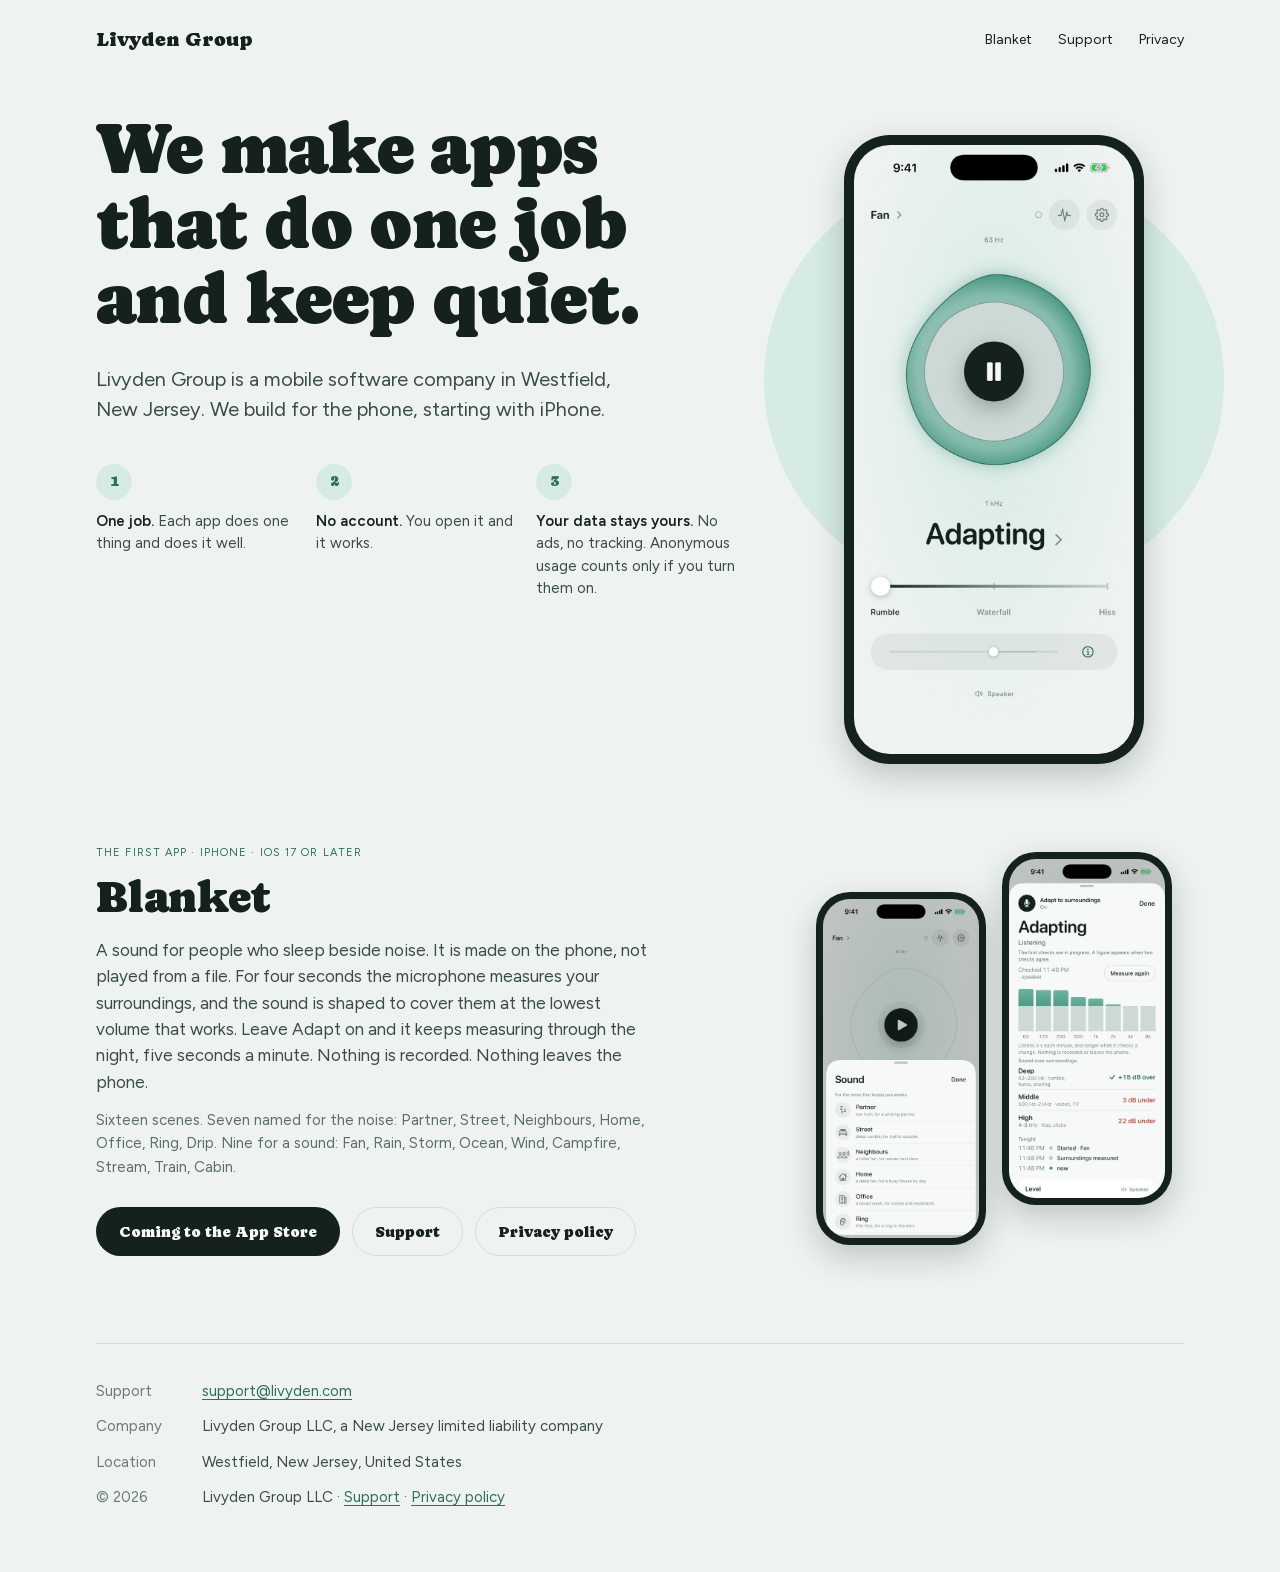
==== commit 110c1ae3: "Site from white-noise a3fe2ab" ====
--- a/index.html
+++ b/index.html
@@ -31,7 +31,7 @@
 <div class="rules">
 <div class="rule"><span class="num">1</span><p><b>One job.</b> Each app does one thing and does it well.</p></div>
 <div class="rule"><span class="num">2</span><p><b>No account.</b> You open it and it works.</p></div>
-<div class="rule"><span class="num">3</span><p><b>Your data stays yours.</b> On your phone. No ads, no tracking, no analytics.</p></div>
+<div class="rule"><span class="num">3</span><p><b>Your data stays yours.</b> No ads, no tracking. Anonymous usage counts only if you turn them on.</p></div>
 </div>
 </div>
 <div class="hero-art"><div class="phone"><img src="blanket/covering.jpg" width="840" height="1826" alt="The home screen of Blanket. The ring of the sound around the ring of the surroundings, the word Adapting, the tone dial from Rumble to Hiss, and the level slider."></div></div>
